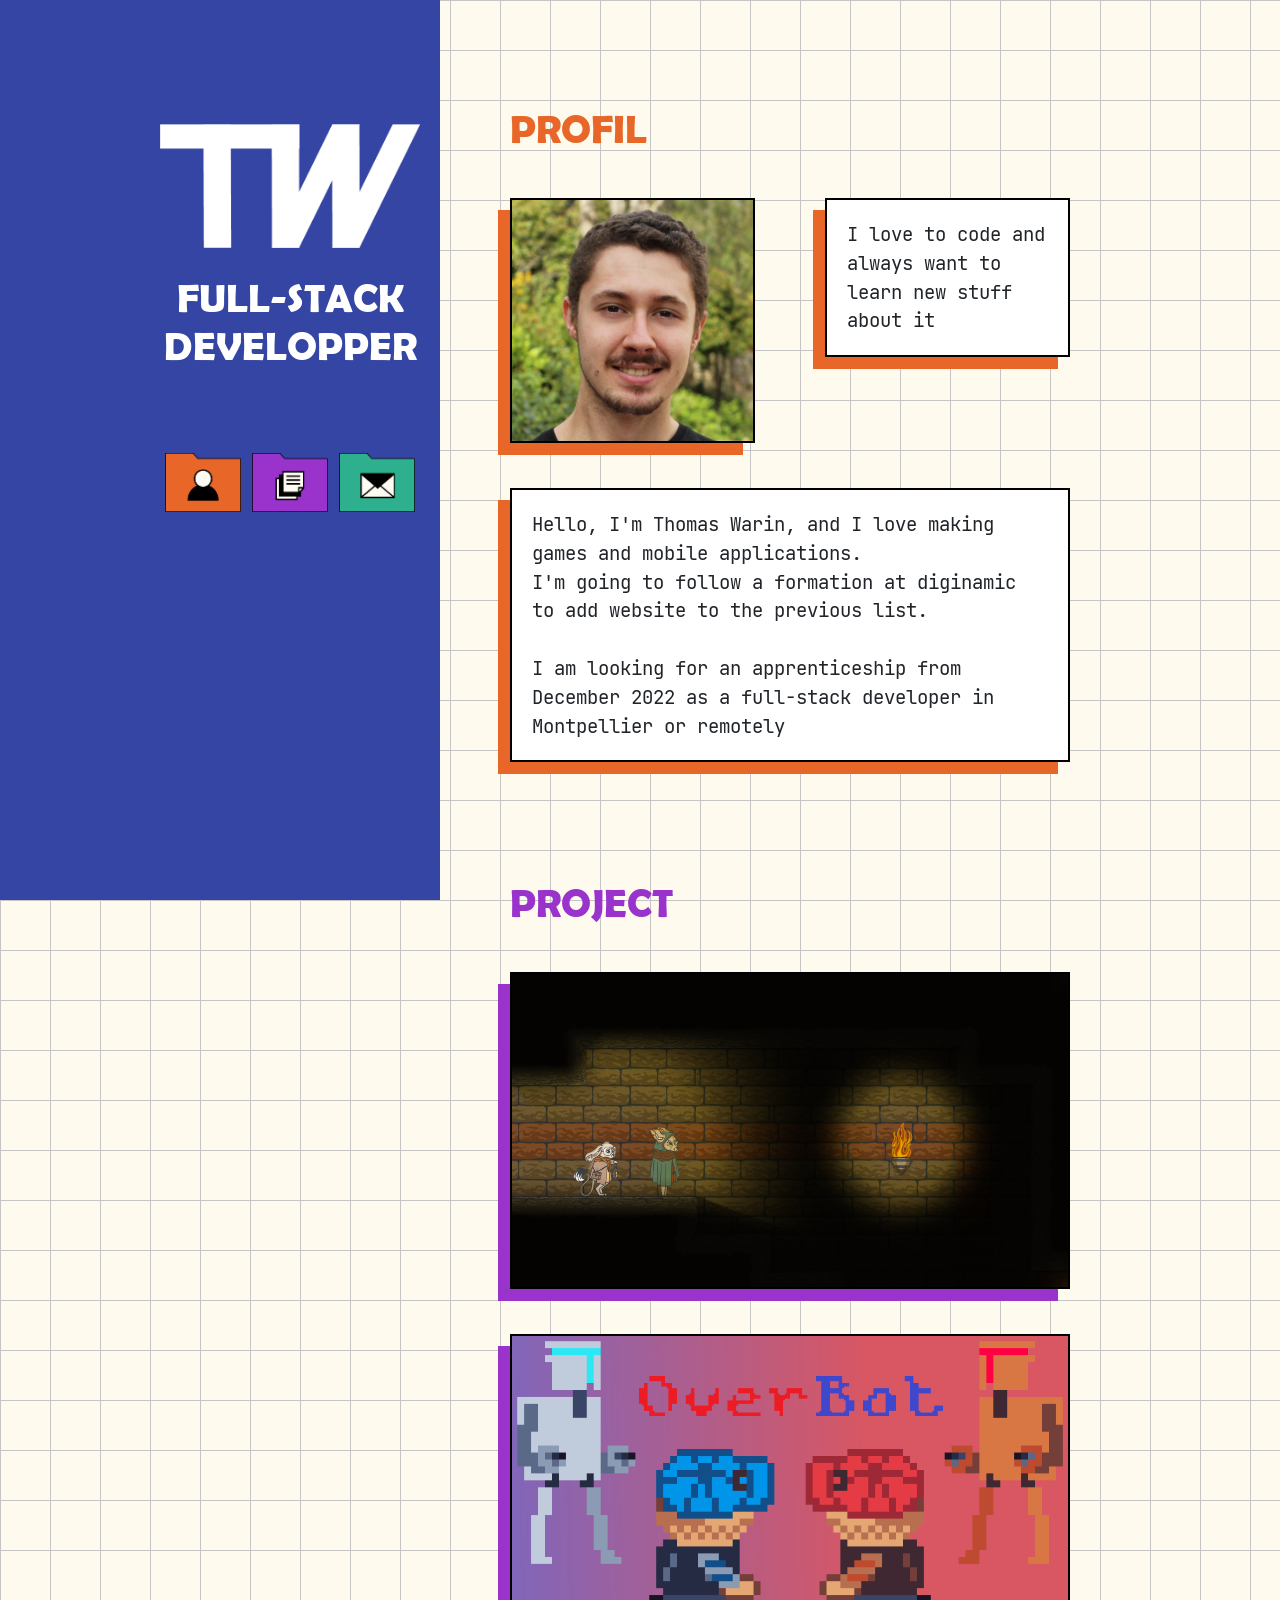
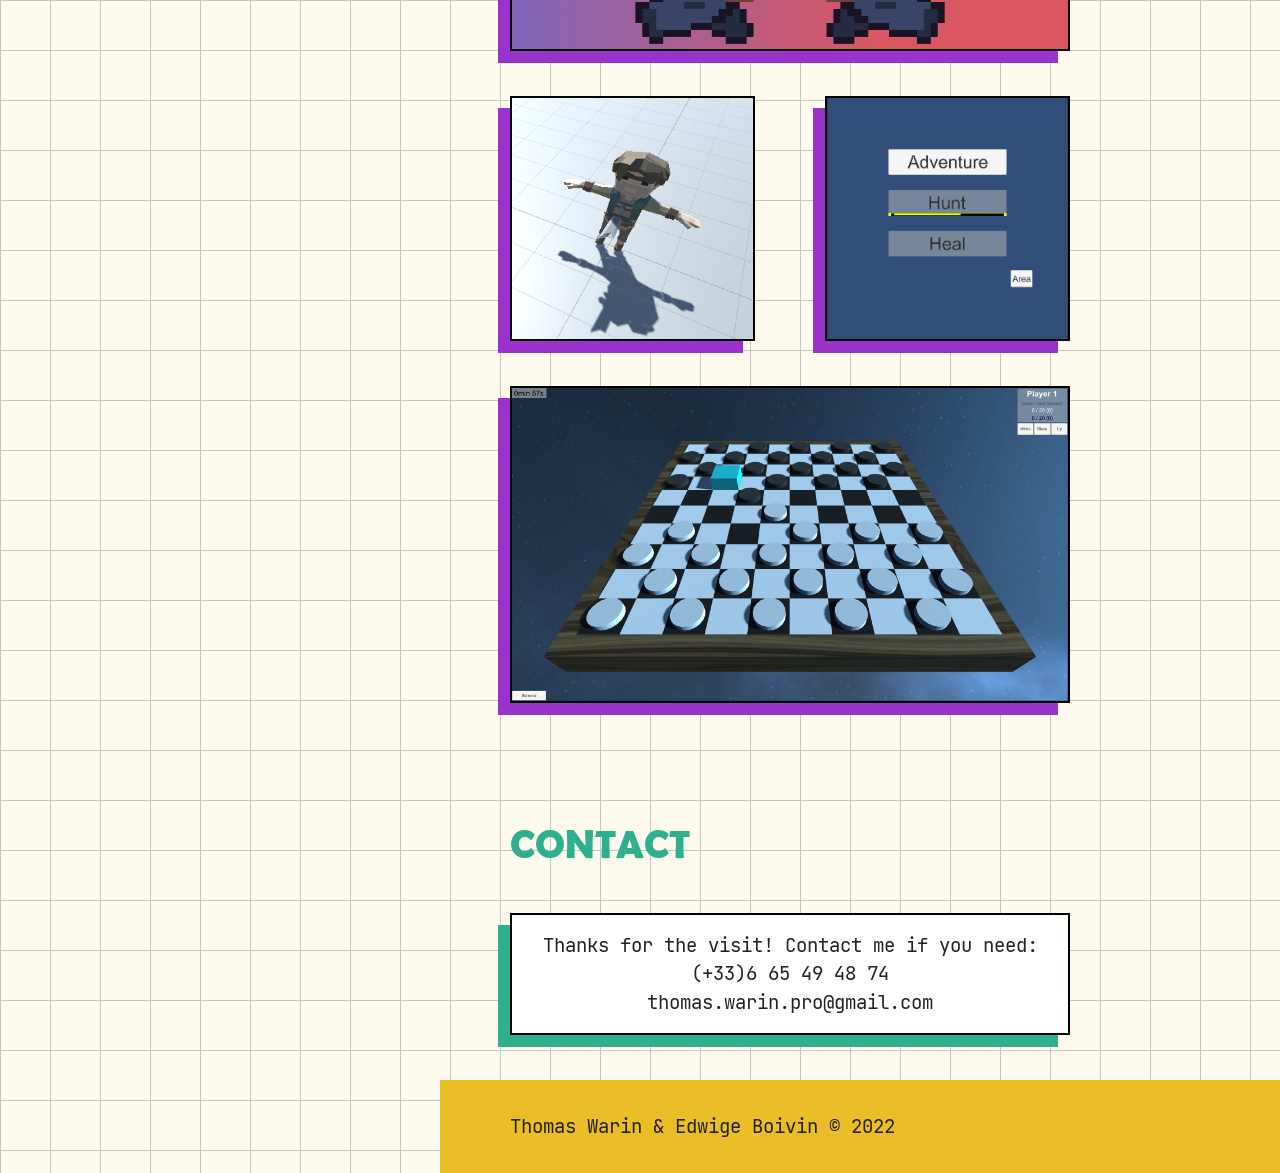
==== index.html @ d842ef69 "TW-upload" ====
<!doctype html>
<html lang="en">
  <head>
    <!-- Required meta tags -->
    <meta charset="utf-8">
    <meta name="viewport" content="width=device-width, initial-scale=1">

    <!-- Bootstrap CSS -->
    <link href="https://cdn.jsdelivr.net/npm/bootstrap@5.1.3/dist/css/bootstrap.min.css" rel="stylesheet" integrity="sha384-1BmE4kWBq78iYhFldvKuhfTAU6auU8tT94WrHftjDbrCEXSU1oBoqyl2QvZ6jIW3" crossorigin="anonymous">
    <link href="css/index.css" rel="stylesheet">

    <title>Thomas Warin</title>
  </head>
  <body>
    <div class="container-fluid p-0">
      <div class="nav">
        <div class="navcontent">
          <a id="logo" href="index.html">
            <img src="res/logo.png" class="img-fluid" alt="profil">
          </a>
          <h1 id="titrepc">FULL-STACK DEVELOPPER</h1>
          <div class="icon">
            <a id="iconprofil" href="#profil">
              <img src="res/profil.png" class="img-fluid" alt="profil">
            </a>
            <a id="iconproject" href="#project">
              <img src="res/project.png" class="img-fluid" alt="projets">
            </a>
            <a id="iconcontact" href="#contact">
              <img src="res/contact.png" class="img-fluid" alt="contacts">
            </a>
          </div>
        </div>
      </div>
      <div class="page">
        <div class="pagecontent">
          <div id="titreh1" class="ligne">
            <h1>FULL-STACK DEVELOPER</h1>
          </div>
          <div id="profil" class="titreh2">
            <h2>PROFIL</h2>
          </div>
          <div class="ligne">
            <div class="profilsmol">
              <img src="res/thomas-warin-centered.jpg" class="img-fluid" alt="Picture of the dev">
            </div>
            <div class="profilsmol">
              <p class="profiltext">I love to code and always want to learn new stuff about it </p>
            </div>
          </div>
          <div class="ligne">
            <div class="profillarge">
              <p class="profiltext">Hello, I'm Thomas Warin, and I love making games and mobile applications.<br>
                I'm going to follow a formation at diginamic to add website to the previous list.<br>
                <br>
                I am looking for an apprenticeship from December 2022 as a full-stack developer in Montpellier or remotely

              </p>
            </div>
          </div>
          <div id="project" class="titreh2">
            <h2>PROJECT</h2>
          </div>
          <div class="ligne">
            <a id="cursedtale" class="projectlarge" target="_blank" href="https://kbab.itch.io/cursed-tale">
              <p class="projectdesc">Cursed Tale</p>
              <img src="res/cursedtale.jpg" class="img-fluid" alt="Picture of the game Cursed Tale">
            </a>
          </div>
          <div class="ligne">
            <a id="overbot" class="projectlarge" target="_blank" href="https://kbab.itch.io/overbot">
              <p class="projectdesc">OverBot</p>
              <img src="res/overbot.png" class="img-fluid" alt="Picture of the game Overbot">
            </a>
          </div>
          <div class="ligne">
            <a id="dashheroes" class="projectsmol" target="_blank" href="https://kbab.itch.io/dash-heroes">
              <p class="projectdesc">Dash Heroes</p>
              <img src="res/dashheroes.PNG" class="img-fluid" alt="Picture of the game in developpement Dash Heroes">
            </a>
            <a id="mightyrpg" class="projectsmol" target="_blank" href="https://kbab.itch.io/mighty-rpg">
              <p class="projectdesc">Mighty RPG</p>
              <img src="res/mightyrpg.png" class="img-fluid" alt="Picture of the game mobile en developpement Mighty RPG">
            </a>
          </div>
          <div class="ligne">
            <a id="dames" class="projectlarge" target="_blank" href="https://kbab.itch.io/checkers-3d">
              <p class="projectdesc">Checkers-3D</p>
              <img src="res/dames.png" class="img-fluid" alt="Picture of the game Checkers-3D">
            </a>
          </div>
          <div id="contact" class="titreh2">
            <h2>CONTACT</h2>
          </div>
          <div class="ligne">
            <div class="contactlarge">
              <p class="coord">Thanks for the visit! Contact me if you need:</p>
              <p class="coord">(+33)6 65 49 48 74</p>
              <p class="coord">thomas.warin.pro@gmail.com</p>
            </div>
          </div>
          <div class="ligne"></div>
        </div>
      </div>
    </div>
    <footer>
        <p>Thomas Warin & Edwige Boivin © 2022</p>
    </footer>
    <!-- Bootstrap Bundle with Popper -->
    <script src="https://cdn.jsdelivr.net/npm/bootstrap@5.1.3/dist/js/bootstrap.bundle.min.js" integrity="sha384-ka7Sk0Gln4gmtz2MlQnikT1wXgYsOg+OMhuP+IlRH9sENBO0LRn5q+8nbTov4+1p" crossorigin="anonymous"></script>
  </body>
</html>
---- css/index.css ----
@font-face {
    font-family: "JBMono";
    src: url("../fonts/JetBrainsMono-Regular.woff2") format("woff2"),
}

@font-face {
    font-family: "BerlinDB";
    src: url(../fonts/BRLNSDB.woff2) format("woff2");
}



html, body{
    background-color: rgb(255,250,238);
    background-image: url(../res/squaredbackground.png);
    font-family: 'BerlinDB';
    padding: 0px;
}

.nav{
    background-color: rgb(52,69,163);
    width: 100vw;
    height: 20vw;
    position: sticky;
    top: -1px;
    z-index: 10;
    align-items: flex-end;
}

.navcontent{
    display: flex;
    width: 100%;
    height: 100%;
    align-items: flex-end;
    justify-content: space-between;
    padding: 3%;
}

.icon{
    width: 50%;
    height: 100%;
    display: flex;
    margin-left: auto;
    margin-right: 8%;
    align-items: flex-end;
}

.icon>a{
    max-width: 30%;
    margin: 2%;
    margin-bottom: 0px;
}

#titrepc{
    display: none;
}

#logo{
    max-width: 22%;
    margin-left: 8%;
}

.page{
    height: 100%;
    width: 100vw;
    margin: 0px;
    padding: 0px;
    z-index: -5;
}

.pagecontent{
    max-width: 1000px;
}

p{
    font-family: 'JBMono', monospace;
}

.ligne{
    display: flex;
    justify-content: space-evenly;
    margin-top: 5vh;
    align-items: flex-start;
}

#titreh1{
    background-color: rgb(52,69,163);
    width: 100%;
    margin-top: 0px;
    padding-top: 3rem;
    padding-bottom: 3rem;
}

h1{
    color: white;
    align-self: center;
    font-size: 3rem;
    text-align: center;
}

.titreh2{
    display: flex;
    margin-top: 15%;
    margin-left: 10%;
}

h2{
    font-size: 2.5rem;
    margin: 0px;
}

#profil>h2{
    color: rgb(232,103,40);
}

#project>h2{
    color: rgb(153,51,204);
    margin-top: 12px;
}

#contact>h2{
    color: rgb(46,175,141);
    margin-top: 12px;
}

.profilsmol{
    width: 35%;
    border: 2px solid black;
    box-shadow: -12px 12px rgb(232,103,40);
    background: white;
}

.profiltext{
    padding: 15px;
    margin: 0px;
}

.profillarge{
    background: white;
    width: 80%;
    border: 2px solid black;
    box-shadow: -12px 12px rgb(232,103,40);
}

.projectlarge{
    width: 80%;
    border: 2px solid black;
    box-shadow: -12px 12px rgb(153,51,204);
}

.projectsmol{
    width: 35%;
    border: 2px solid black;
    box-shadow: -12px 12px rgb(153,51,204);
}

.projectdesc{
    position: absolute;
    font-family: inherit;
    color: white;
    font-size: 2rem;
    margin-left: 1rem;
    display: none;
}

#cursedtale:hover .projectdesc{
    display: block;
    z-index: 6;
}

#cursedtale:hover img{
    filter: sepia(75%);
}

#overbot:hover .projectdesc{
    display: block;
    z-index: 6;
    color: black;
}

#overbot:hover img{
    filter: sepia(75%);
}

#dashheroes:hover .projectdesc{
    display: block;
    z-index: 6;
    color: black;
}

#dashheroes:hover img{
    filter: sepia(75%);
}

#mightyrpg:hover .projectdesc{
    display: block;
    z-index: 6;
}

#mightyrpg:hover img{
    filter: sepia(75%);
}

#dames:hover .projectdesc{
    display: block;
    z-index: 6;
}

#dames:hover img{
    filter: sepia(100%);
}

.contactlarge{
    width: 80%;
    border: 2px solid black;
    box-shadow: -12px 12px rgb(46,175,141);
    background-color: white;
    padding-top: 1rem;
    padding-bottom: 1rem;
}

.coord{
    text-align: center;
    margin: 0px;
}

footer{
    display: flex;
    justify-content: center;
    background: rgb(235, 189, 39);
}

footer>p{
    margin-top: 2rem;
    margin-bottom: 2rem;
}

@media (min-width: 1000px) {

    .nav{
        position: fixed;
        width: calc(50% - 200px);
        height: 100%;
        max-height: 100%;
        align-items: stretch;
        justify-content: flex-end;
        top: 0px;
    }

    .navcontent{
        width: 300px;
        height: 100%;
        padding: 20px;
        box-sizing: border-box;
        flex-wrap: wrap;
        justify-content: center;
        align-items: center;
    }
    
    #logo{
        margin-left: 0px;
        max-width: 100%;
        margin-top: 40%;
        margin-bottom: 10%;
    }

    #titrepc{
        display: block;
        margin-bottom: 30%;
        font-size: 2.5rem;
    }

    .icon{
        margin: 0%;
        width: 100%;
        align-items: flex-start;
    }

    .icon>a{
        max-width: 30%;
        margin: 2%;
    }

    p{
        font-size: 1.2rem;
    }

    .page{
        width: calc(50% + 200px);
        display: block;
        float: right;
    }

    .pagecontent{
        width: 700px;
        box-sizing: border-box;
        float: left;
    }

    #titreh1{
        display: none;
    }

    .profiltext{
        padding: 20px;
    }

    footer{
        width: calc(50% + 200px);
        display: block;
        float: right;
        padding-left: 70px;
    }

}
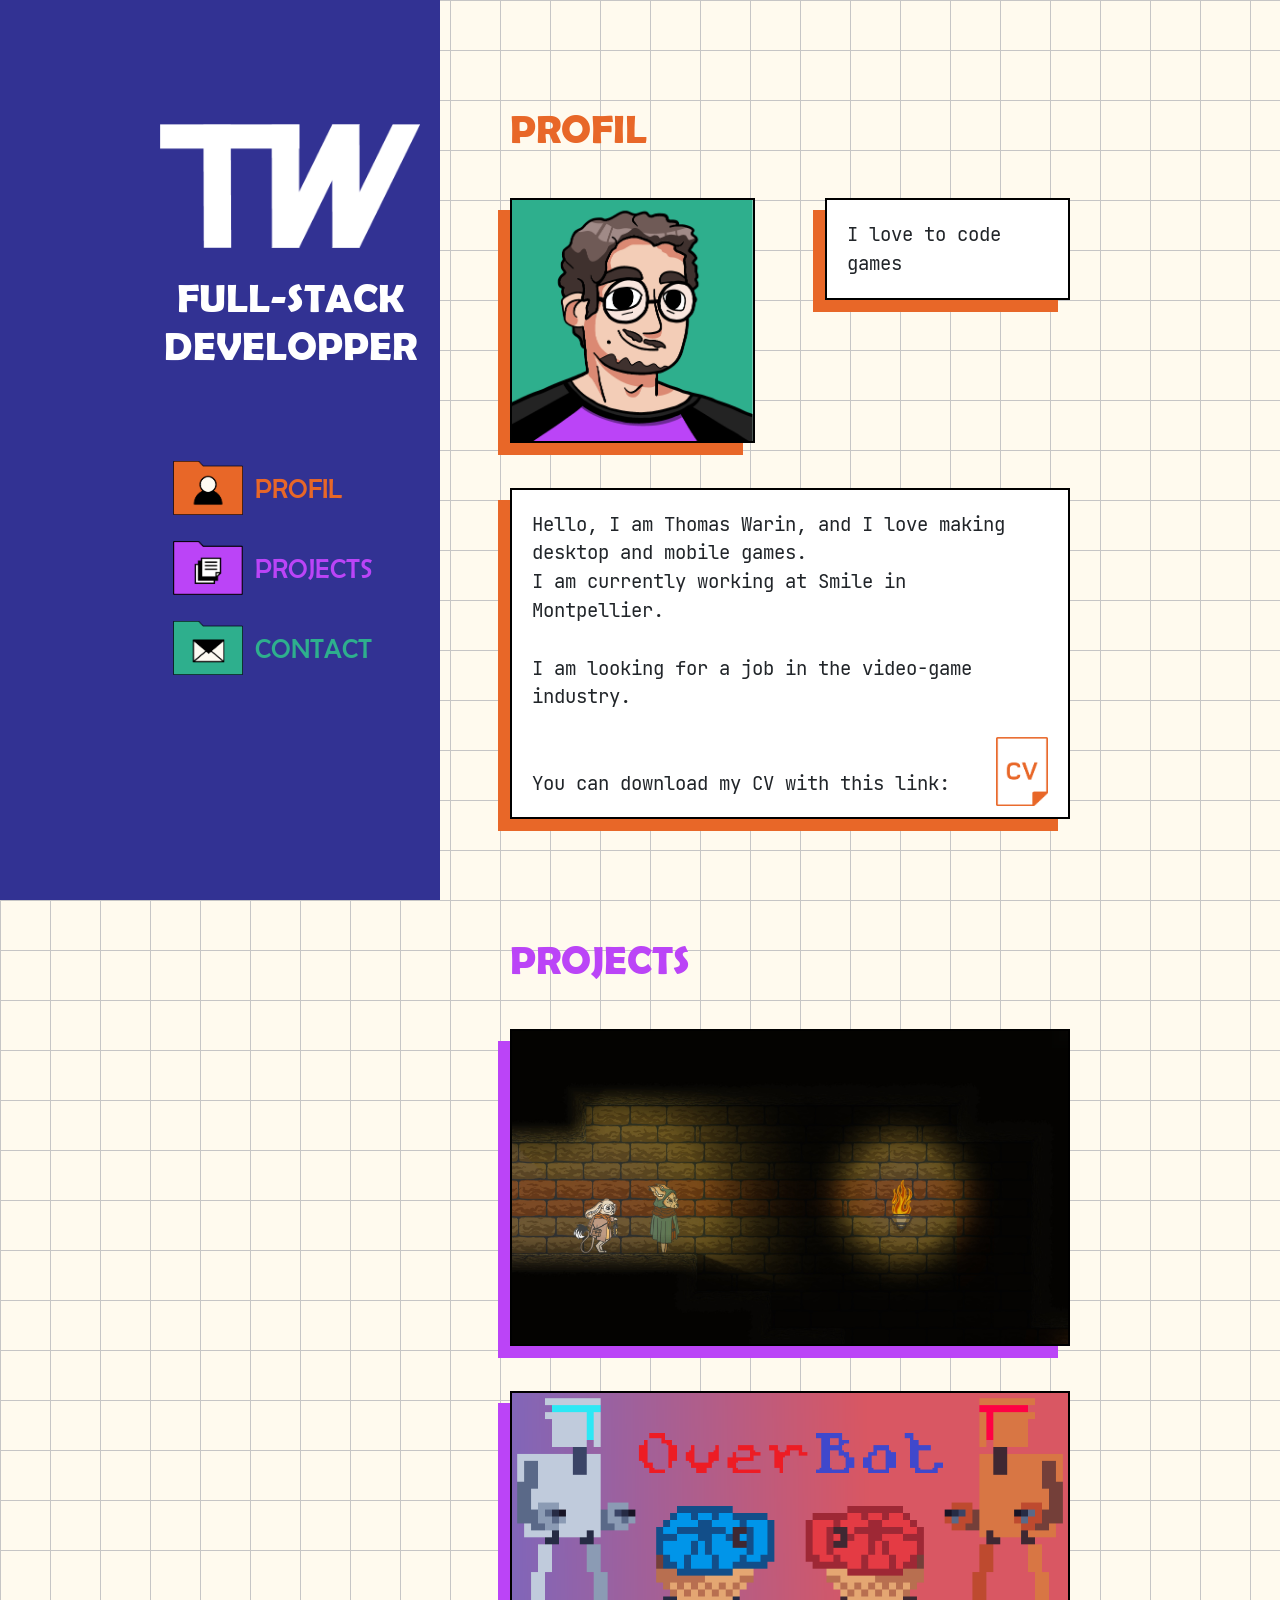
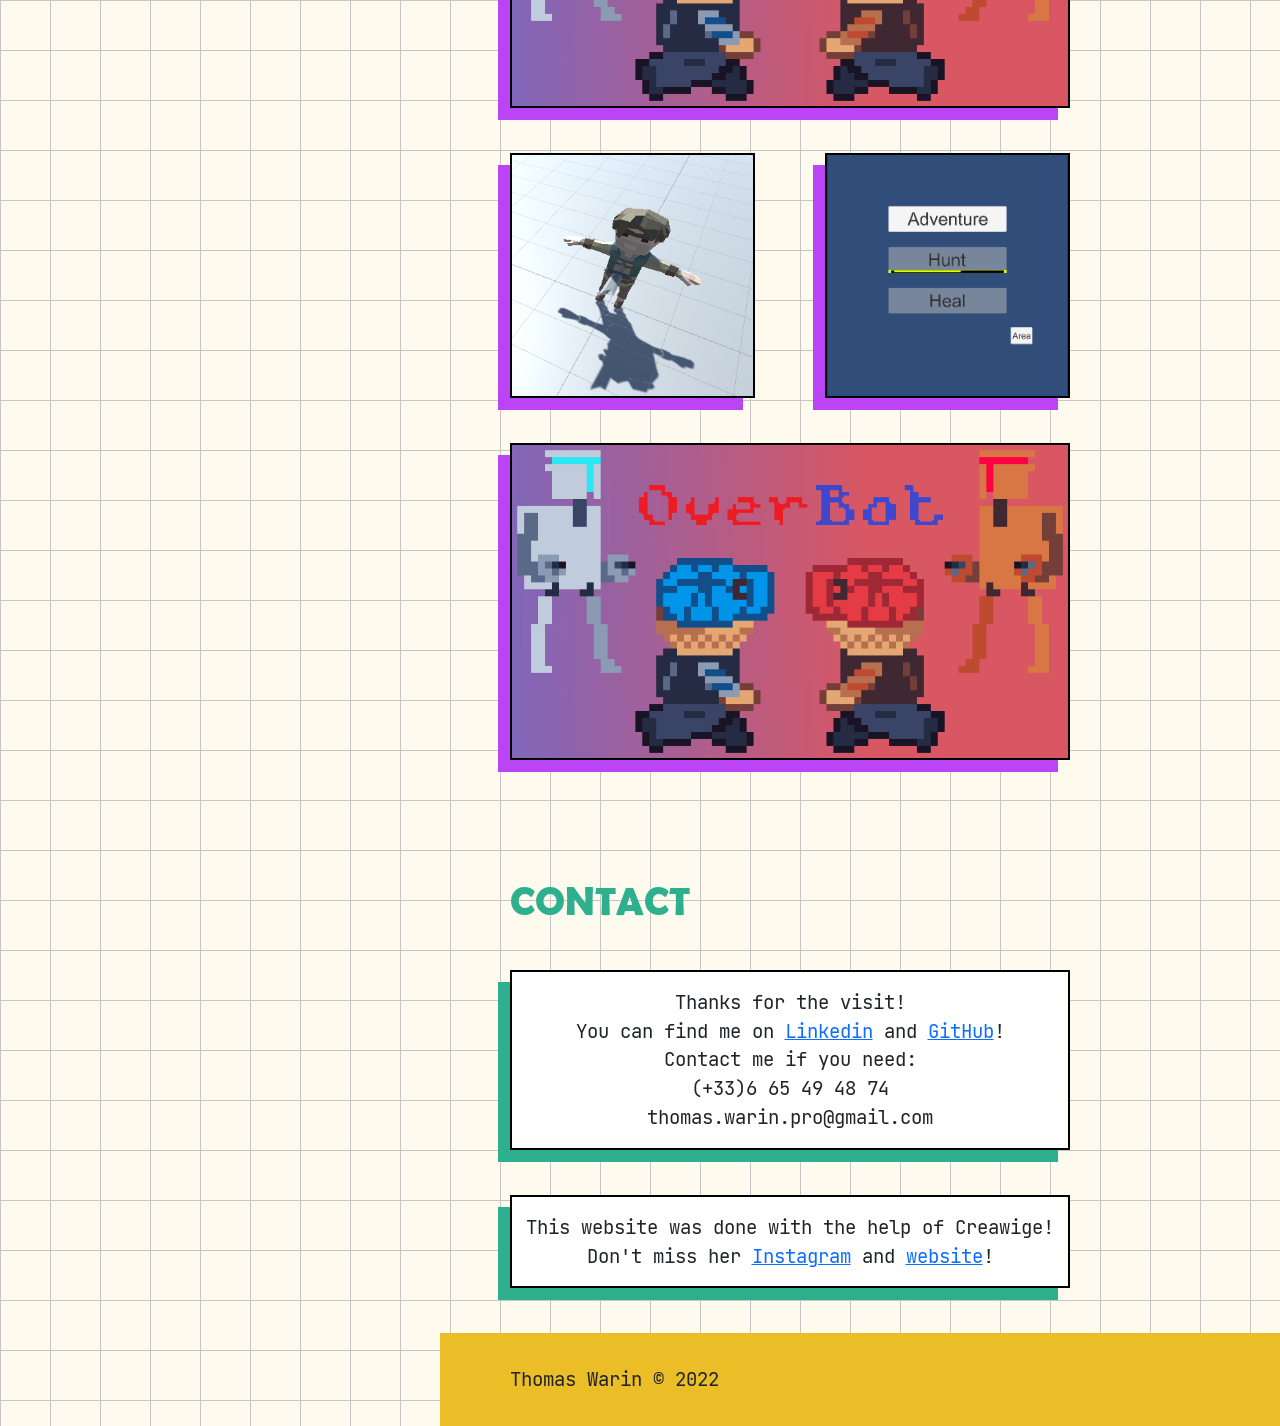
==== commit 50052708: "git init" ====
--- a/index.html
+++ b/index.html
@@ -1,112 +1,136 @@
-<!doctype html>
-<html lang="en">
-  <head>
-    <!-- Required meta tags -->
-    <meta charset="utf-8">
-    <meta name="viewport" content="width=device-width, initial-scale=1">
-
-    <!-- Bootstrap CSS -->
-    <link href="https://cdn.jsdelivr.net/npm/bootstrap@5.1.3/dist/css/bootstrap.min.css" rel="stylesheet" integrity="sha384-1BmE4kWBq78iYhFldvKuhfTAU6auU8tT94WrHftjDbrCEXSU1oBoqyl2QvZ6jIW3" crossorigin="anonymous">
-    <link href="css/index.css" rel="stylesheet">
-
-    <title>Thomas Warin</title>
-  </head>
-  <body>
-    <div class="container-fluid p-0">
-      <div class="nav">
-        <div class="navcontent">
-          <a id="logo" href="index.html">
-            <img src="res/logo.png" class="img-fluid" alt="profil">
-          </a>
-          <h1 id="titrepc">FULL-STACK DEVELOPPER</h1>
-          <div class="icon">
-            <a id="iconprofil" href="#profil">
-              <img src="res/profil.png" class="img-fluid" alt="profil">
-            </a>
-            <a id="iconproject" href="#project">
-              <img src="res/project.png" class="img-fluid" alt="projets">
-            </a>
-            <a id="iconcontact" href="#contact">
-              <img src="res/contact.png" class="img-fluid" alt="contacts">
-            </a>
-          </div>
-        </div>
-      </div>
-      <div class="page">
-        <div class="pagecontent">
-          <div id="titreh1" class="ligne">
-            <h1>FULL-STACK DEVELOPER</h1>
-          </div>
-          <div id="profil" class="titreh2">
-            <h2>PROFIL</h2>
-          </div>
-          <div class="ligne">
-            <div class="profilsmol">
-              <img src="res/thomas-warin-centered.jpg" class="img-fluid" alt="Picture of the dev">
-            </div>
-            <div class="profilsmol">
-              <p class="profiltext">I love to code and always want to learn new stuff about it </p>
-            </div>
-          </div>
-          <div class="ligne">
-            <div class="profillarge">
-              <p class="profiltext">Hello, I'm Thomas Warin, and I love making games and mobile applications.<br>
-                I'm going to follow a formation at diginamic to add website to the previous list.<br>
-                <br>
-                I am looking for an apprenticeship from December 2022 as a full-stack developer in Montpellier or remotely
-
-              </p>
-            </div>
-          </div>
-          <div id="project" class="titreh2">
-            <h2>PROJECT</h2>
-          </div>
-          <div class="ligne">
-            <a id="cursedtale" class="projectlarge" target="_blank" href="https://kbab.itch.io/cursed-tale">
-              <p class="projectdesc">Cursed Tale</p>
-              <img src="res/cursedtale.jpg" class="img-fluid" alt="Picture of the game Cursed Tale">
-            </a>
-          </div>
-          <div class="ligne">
-            <a id="overbot" class="projectlarge" target="_blank" href="https://kbab.itch.io/overbot">
-              <p class="projectdesc">OverBot</p>
-              <img src="res/overbot.png" class="img-fluid" alt="Picture of the game Overbot">
-            </a>
-          </div>
-          <div class="ligne">
-            <a id="dashheroes" class="projectsmol" target="_blank" href="https://kbab.itch.io/dash-heroes">
-              <p class="projectdesc">Dash Heroes</p>
-              <img src="res/dashheroes.PNG" class="img-fluid" alt="Picture of the game in developpement Dash Heroes">
-            </a>
-            <a id="mightyrpg" class="projectsmol" target="_blank" href="https://kbab.itch.io/mighty-rpg">
-              <p class="projectdesc">Mighty RPG</p>
-              <img src="res/mightyrpg.png" class="img-fluid" alt="Picture of the game mobile en developpement Mighty RPG">
-            </a>
-          </div>
-          <div class="ligne">
-            <a id="dames" class="projectlarge" target="_blank" href="https://kbab.itch.io/checkers-3d">
-              <p class="projectdesc">Checkers-3D</p>
-              <img src="res/dames.png" class="img-fluid" alt="Picture of the game Checkers-3D">
-            </a>
-          </div>
-          <div id="contact" class="titreh2">
-            <h2>CONTACT</h2>
-          </div>
-          <div class="ligne">
-            <div class="contactlarge">
-              <p class="coord">Thanks for the visit! Contact me if you need:</p>
-              <p class="coord">(+33)6 65 49 48 74</p>
-              <p class="coord">thomas.warin.pro@gmail.com</p>
-            </div>
-          </div>
-          <div class="ligne"></div>
-        </div>
-      </div>
-    </div>
-    <footer>
-        <p>Thomas Warin & Edwige Boivin © 2022</p>
-    </footer>
-    <!-- Bootstrap Bundle with Popper -->
-    <script src="https://cdn.jsdelivr.net/npm/bootstrap@5.1.3/dist/js/bootstrap.bundle.min.js" integrity="sha384-ka7Sk0Gln4gmtz2MlQnikT1wXgYsOg+OMhuP+IlRH9sENBO0LRn5q+8nbTov4+1p" crossorigin="anonymous"></script>
-  </body>
+<!doctype html>
+<html lang="en">
+
+<head>
+  <!-- Required meta tags -->
+  <meta charset="utf-8">
+  <meta name="viewport" content="width=device-width, initial-scale=1">
+
+  <!-- Bootstrap CSS -->
+  <link href="https://cdn.jsdelivr.net/npm/bootstrap@5.1.3/dist/css/bootstrap.min.css" rel="stylesheet"
+    integrity="sha384-1BmE4kWBq78iYhFldvKuhfTAU6auU8tT94WrHftjDbrCEXSU1oBoqyl2QvZ6jIW3" crossorigin="anonymous">
+  <link href="css/index.css" rel="stylesheet">
+
+  <title>Thomas Warin e-portfolio</title>
+</head>
+
+<body>
+  <div class="container-fluid p-0">
+    <div class="nav">
+      <div class="navcontent">
+        <a id="logo" href="index.html">
+          <img src="res/logo.png" class="img-fluid" alt="profil">
+        </a>
+        <h1 id="titrepc">FULL-STACK DEVELOPPER</h1>
+        <div class="icon">
+          <a id="iconprofil" href="#profil">
+            <img src="res/profil.png" class="img-fluid" alt="profil">
+            <p class="icondesc">PROFIL</p>
+          </a>
+          <a id="iconproject" href="#project">
+            <img src="res/project.png" class="img-fluid" alt="projets">
+            <p class="icondesc">PROJECTS</p>
+          </a>
+          <a id="iconcontact" href="#contact">
+            <img src="res/contact.png" class="img-fluid" alt="contacts">
+            <p class="icondesc">CONTACT</p>
+          </a>
+        </div>
+      </div>
+    </div>
+    <div class="page">
+      <div class="pagecontent">
+        <div id="titreh1" class="ligne">
+          <h1>FULL-STACK DEVELOPER</h1>
+        </div>
+        <div id="profil" class="titreh2">
+          <h2>PROFIL</h2>
+        </div>
+        <div class="ligne">
+          <div class="profilsmol">
+            <img src="res/dessin.png" class="img-fluid" alt="Picture of the dev">
+          </div>
+          <div class="profilsmol">
+            <p class="profiltext">I love to code games </p>
+          </div>
+        </div>
+        <div class="ligne">
+          <div class="profillarge">
+            <p class="profiltext">Hello, I am Thomas Warin, and I love making desktop and mobile games.<br>
+              I am currently working at Smile in Montpellier.<br>
+              <br>
+              I am looking for a job in the video-game industry.
+              <span id="cvtextpc"><a href="CV_Thomas_WARIN.pdf"><img id="cv" src="res/cv_orange.png" class="img-fluid"
+                    alt="lien vers le CV"></a><br><br>
+                You can download my CV with this link:</span>
+              <span id="cvtextmob"><br>
+                You can download my <a href="CV_Thomas_WARIN.pdf">CV HERE</a></span>
+            </p>
+          </div>
+        </div>
+        <div id="project" class="titreh2">
+          <h2>PROJECTS</h2>
+        </div>
+        <div class="ligne">
+          <a id="cursedtale" class="projectlarge" target="_blank" href="https://kbab.itch.io/cursed-tale">
+            <p class="projectdesc">Cursed Tale</p>
+            <img src="res/cursedtale.jpg" class="img-fluid" alt="Picture of the game Cursed Tale">
+          </a>
+        </div>
+        <div class="ligne">
+          <a id="overbot" class="projectlarge" target="_blank" href="https://kbab.itch.io/overbot">
+            <p class="projectdesc">OverBot</p>
+            <img src="res/overbot.png" class="img-fluid" alt="Picture of the game Overbot">
+          </a>
+        </div>
+        <div class="ligne">
+          <a id="dashheroes" class="projectsmol" target="_blank" href="https://kbab.itch.io/dash-heroes">
+            <p class="projectdesc">Dash Heroes</p>
+            <img src="res/dashheroes.PNG" class="img-fluid" alt="Picture of the game in developpement Dash Heroes">
+          </a>
+          <a id="mightyrpg" class="projectsmol" target="_blank" href="https://kbab.itch.io/mighty-rpg">
+            <p class="projectdesc">Mighty RPG</p>
+            <img src="res/mightyrpg.png" class="img-fluid" alt="Picture of the game mobile en developpement Mighty RPG">
+          </a>
+        </div>
+        <div class="ligne">
+          <a id="overbot" class="projectlarge" target="_blank" href="https://kbab.itch.io/overbot">
+            <p class="projectdesc">OverBot</p>
+            <img src="res/overbot.png" class="img-fluid" alt="Picture of the game Overbot">
+          </a>
+        </div>
+        <div id="contact" class="titreh2">
+          <h2>CONTACT</h2>
+        </div>
+        <div class="ligne">
+          <div class="contactlarge">
+            <p class="coord">Thanks for the visit!</p>
+            <p class="coord">You can find me on <a href="https://www.linkedin.com/in/thomas-warin/"
+                target="_blank">Linkedin</a> and <a href="https://github.com/KbabFR" target="_blank">GitHub</a>!</p>
+            <p class="coord">Contact me if you need:</p>
+            <p class="coord">(+33)6 65 49 48 74</p>
+            <p class="coord">thomas.warin.pro@gmail.com</p>
+
+          </div>
+        </div>
+        <div class="ligne">
+          <div class="contactlarge">
+            <p class="coord">This website was done with the help of Creawige!<br>Don't miss her <a
+                href="https://www.instagram.com/creawige/?hl=fr" target="_blank">Instagram</a> and <a
+                href="http://edwige-boivin.com/" target="_blank">website</a>!</p>
+          </div>
+        </div>
+        <div class="ligne"></div>
+      </div>
+    </div>
+  </div>
+  <footer>
+    <p>Thomas Warin © 2022</p>
+  </footer>
+  <!-- Bootstrap Bundle with Popper -->
+  <script src="https://cdn.jsdelivr.net/npm/bootstrap@5.1.3/dist/js/bootstrap.bundle.min.js"
+    integrity="sha384-ka7Sk0Gln4gmtz2MlQnikT1wXgYsOg+OMhuP+IlRH9sENBO0LRn5q+8nbTov4+1p"
+    crossorigin="anonymous"></script>
+</body>
+
 </html>
--- a/css/index.css
+++ b/css/index.css
@@ -1,315 +1,376 @@
-@font-face {
-    font-family: "JBMono";
-    src: url("../fonts/JetBrainsMono-Regular.woff2") format("woff2"),
-}
-
-@font-face {
-    font-family: "BerlinDB";
-    src: url(../fonts/BRLNSDB.woff2) format("woff2");
-}
-
-
-
-html, body{
-    background-color: rgb(255,250,238);
-    background-image: url(../res/squaredbackground.png);
-    font-family: 'BerlinDB';
-    padding: 0px;
-}
-
-.nav{
-    background-color: rgb(52,69,163);
-    width: 100vw;
-    height: 20vw;
-    position: sticky;
-    top: -1px;
-    z-index: 10;
-    align-items: flex-end;
-}
-
-.navcontent{
-    display: flex;
-    width: 100%;
-    height: 100%;
-    align-items: flex-end;
-    justify-content: space-between;
-    padding: 3%;
-}
-
-.icon{
-    width: 50%;
-    height: 100%;
-    display: flex;
-    margin-left: auto;
-    margin-right: 8%;
-    align-items: flex-end;
-}
-
-.icon>a{
-    max-width: 30%;
-    margin: 2%;
-    margin-bottom: 0px;
-}
-
-#titrepc{
-    display: none;
-}
-
-#logo{
-    max-width: 22%;
-    margin-left: 8%;
-}
-
-.page{
-    height: 100%;
-    width: 100vw;
-    margin: 0px;
-    padding: 0px;
-    z-index: -5;
-}
-
-.pagecontent{
-    max-width: 1000px;
-}
-
-p{
-    font-family: 'JBMono', monospace;
-}
-
-.ligne{
-    display: flex;
-    justify-content: space-evenly;
-    margin-top: 5vh;
-    align-items: flex-start;
-}
-
-#titreh1{
-    background-color: rgb(52,69,163);
-    width: 100%;
-    margin-top: 0px;
-    padding-top: 3rem;
-    padding-bottom: 3rem;
-}
-
-h1{
-    color: white;
-    align-self: center;
-    font-size: 3rem;
-    text-align: center;
-}
-
-.titreh2{
-    display: flex;
-    margin-top: 15%;
-    margin-left: 10%;
-}
-
-h2{
-    font-size: 2.5rem;
-    margin: 0px;
-}
-
-#profil>h2{
-    color: rgb(232,103,40);
-}
-
-#project>h2{
-    color: rgb(153,51,204);
-    margin-top: 12px;
-}
-
-#contact>h2{
-    color: rgb(46,175,141);
-    margin-top: 12px;
-}
-
-.profilsmol{
-    width: 35%;
-    border: 2px solid black;
-    box-shadow: -12px 12px rgb(232,103,40);
-    background: white;
-}
-
-.profiltext{
-    padding: 15px;
-    margin: 0px;
-}
-
-.profillarge{
-    background: white;
-    width: 80%;
-    border: 2px solid black;
-    box-shadow: -12px 12px rgb(232,103,40);
-}
-
-.projectlarge{
-    width: 80%;
-    border: 2px solid black;
-    box-shadow: -12px 12px rgb(153,51,204);
-}
-
-.projectsmol{
-    width: 35%;
-    border: 2px solid black;
-    box-shadow: -12px 12px rgb(153,51,204);
-}
-
-.projectdesc{
-    position: absolute;
-    font-family: inherit;
-    color: white;
-    font-size: 2rem;
-    margin-left: 1rem;
-    display: none;
-}
-
-#cursedtale:hover .projectdesc{
-    display: block;
-    z-index: 6;
-}
-
-#cursedtale:hover img{
-    filter: sepia(75%);
-}
-
-#overbot:hover .projectdesc{
-    display: block;
-    z-index: 6;
-    color: black;
-}
-
-#overbot:hover img{
-    filter: sepia(75%);
-}
-
-#dashheroes:hover .projectdesc{
-    display: block;
-    z-index: 6;
-    color: black;
-}
-
-#dashheroes:hover img{
-    filter: sepia(75%);
-}
-
-#mightyrpg:hover .projectdesc{
-    display: block;
-    z-index: 6;
-}
-
-#mightyrpg:hover img{
-    filter: sepia(75%);
-}
-
-#dames:hover .projectdesc{
-    display: block;
-    z-index: 6;
-}
-
-#dames:hover img{
-    filter: sepia(100%);
-}
-
-.contactlarge{
-    width: 80%;
-    border: 2px solid black;
-    box-shadow: -12px 12px rgb(46,175,141);
-    background-color: white;
-    padding-top: 1rem;
-    padding-bottom: 1rem;
-}
-
-.coord{
-    text-align: center;
-    margin: 0px;
-}
-
-footer{
-    display: flex;
-    justify-content: center;
-    background: rgb(235, 189, 39);
-}
-
-footer>p{
-    margin-top: 2rem;
-    margin-bottom: 2rem;
-}
-
-@media (min-width: 1000px) {
-
-    .nav{
-        position: fixed;
-        width: calc(50% - 200px);
-        height: 100%;
-        max-height: 100%;
-        align-items: stretch;
-        justify-content: flex-end;
-        top: 0px;
-    }
-
-    .navcontent{
-        width: 300px;
-        height: 100%;
-        padding: 20px;
-        box-sizing: border-box;
-        flex-wrap: wrap;
-        justify-content: center;
-        align-items: center;
-    }
-    
-    #logo{
-        margin-left: 0px;
-        max-width: 100%;
-        margin-top: 40%;
-        margin-bottom: 10%;
-    }
-
-    #titrepc{
-        display: block;
-        margin-bottom: 30%;
-        font-size: 2.5rem;
-    }
-
-    .icon{
-        margin: 0%;
-        width: 100%;
-        align-items: flex-start;
-    }
-
-    .icon>a{
-        max-width: 30%;
-        margin: 2%;
-    }
-
-    p{
-        font-size: 1.2rem;
-    }
-
-    .page{
-        width: calc(50% + 200px);
-        display: block;
-        float: right;
-    }
-
-    .pagecontent{
-        width: 700px;
-        box-sizing: border-box;
-        float: left;
-    }
-
-    #titreh1{
-        display: none;
-    }
-
-    .profiltext{
-        padding: 20px;
-    }
-
-    footer{
-        width: calc(50% + 200px);
-        display: block;
-        float: right;
-        padding-left: 70px;
-    }
-
+@font-face {
+    font-family: "JBMono";
+    src: url("../fonts/JetBrainsMono-Regular.woff2") format("woff2"),
+}
+
+@font-face {
+    font-family: "BerlinDB";
+    src: url(../fonts/BRLNSDB.woff2) format("woff2");
+}
+
+@font-face {
+    font-family: "BerlinR";
+    src: url(../fonts/BRLNSR.woff2) format("woff2");
+}
+
+
+html, body{
+    background-color: rgb(255,250,238);
+    background-image: url(../res/squaredbackground.png);
+    font-family: 'BerlinDB';
+    padding: 0px;
+}
+
+.nav{
+    background-color: rgb(50,50,147);
+    width: 100vw;
+    height: 20vw;
+    position: sticky;
+    top: -1px;
+    z-index: 10;
+    align-items: flex-end;
+}
+
+.navcontent{
+    display: flex;
+    width: 100%;
+    height: 100%;
+    align-items: flex-end;
+    justify-content: space-between;
+    padding: 3%;
+}
+
+.icon{
+    width: 50%;
+    height: 100%;
+    display: flex;
+    margin-left: auto;
+    margin-right: 8%;
+    align-items: flex-end;
+}
+
+.icondesc{
+    display: none;
+    font-family: 'BerlinR';
+}
+
+
+.icon>a{
+    max-width: 30%;
+    margin: 2%;
+    margin-bottom: 0px;
+}
+
+#titrepc{
+    display: none;
+}
+
+#logo{
+    max-width: 22%;
+    margin-left: 8%;
+}
+
+.page{
+    height: 100%;
+    width: 100vw;
+    margin: 0px;
+    padding: 0px;
+    z-index: -5;
+}
+
+.pagecontent{
+    max-width: 1000px;
+}
+
+p{
+    font-family: 'JBMono', monospace;
+}
+
+.ligne{
+    display: flex;
+    justify-content: space-evenly;
+    margin-top: 5vh;
+    align-items: flex-start;
+}
+
+#titreh1{
+    background-color: rgb(50,50,147);
+    width: 100%;
+    margin-top: 0px;
+    padding-top: 3rem;
+    padding-bottom: 3rem;
+}
+
+h1{
+    color: white;
+    align-self: center;
+    font-size: 3rem;
+    text-align: center;
+}
+
+.titreh2{
+    display: flex;
+    margin-top: 15%;
+    margin-left: 10%;
+}
+
+h2{
+    font-size: 2.5rem;
+    margin: 0px;
+}
+
+#profil>h2{
+    color: rgb(232,103,40);
+}
+
+#project>h2{
+    color: rgb(187,68,247);
+    margin-top: 12px;
+}
+
+#contact>h2{
+    color: rgb(46,175,141);
+    margin-top: 12px;
+}
+
+.profilsmol{
+    width: 35%;
+    border: 2px solid black;
+    box-shadow: -12px 12px rgb(232,103,40);
+    background: white;
+}
+
+#cvtextpc{
+    display: none;
+}
+
+#cvtextmob{
+    display: block;
+}
+
+#cv{
+    width: 10%;
+    float: right;
+    margin-top: 5%;
+}
+
+.profiltext{
+    padding: 15px;
+    margin: 0px;
+}
+
+.profillarge{
+    background: white;
+    width: 80%;
+    border: 2px solid black;
+    box-shadow: -12px 12px rgb(232,103,40);
+}
+
+.projectlarge{
+    width: 80%;
+    border: 2px solid black;
+    box-shadow: -12px 12px rgb(187,68,247);
+}
+
+.projectsmol{
+    width: 35%;
+    border: 2px solid black;
+    box-shadow: -12px 12px rgb(187,68,247);
+}
+
+.projectdesc{
+    position: absolute;
+    font-family: inherit;
+    color: white;
+    font-size: 2rem;
+    margin-left: 1rem;
+    display: none;
+}
+
+#cursedtale:hover .projectdesc{
+    display: block;
+    z-index: 6;
+}
+
+#cursedtale:hover img{
+    filter: sepia(75%);
+}
+
+#overbot:hover .projectdesc{
+    display: block;
+    z-index: 6;
+    color: black;
+}
+
+#overbot:hover img{
+    filter: sepia(75%);
+}
+
+#dashheroes:hover .projectdesc{
+    display: block;
+    z-index: 6;
+    color: black;
+}
+
+#dashheroes:hover img{
+    filter: sepia(75%);
+}
+
+#mightyrpg:hover .projectdesc{
+    display: block;
+    z-index: 6;
+}
+
+#mightyrpg:hover img{
+    filter: sepia(75%);
+}
+
+#dames:hover .projectdesc{
+    display: block;
+    z-index: 6;
+}
+
+#dames:hover img{
+    filter: sepia(100%);
+}
+
+.contactlarge{
+    width: 80%;
+    border: 2px solid black;
+    box-shadow: -12px 12px rgb(46,175,141);
+    background-color: white;
+    padding-top: 1rem;
+    padding-bottom: 1rem;
+}
+
+.coord{
+    text-align: center;
+    margin: 0px;
+}
+
+footer{
+    display: flex;
+    justify-content: center;
+    background: rgb(235, 189, 39);
+}
+
+footer>p{
+    margin-top: 2rem;
+    margin-bottom: 2rem;
+}
+
+@media (min-width: 1000px) {
+
+    .nav{
+        position: fixed;
+        width: calc(50% - 200px);
+        height: 100%;
+        max-height: 100%;
+        align-items: stretch;
+        justify-content: flex-end;
+        top: 0px;
+    }
+
+    .navcontent{
+        width: 300px;
+        height: 100%;
+        padding: 20px;
+        box-sizing: border-box;
+        flex-wrap: wrap;
+        justify-content: center;
+        align-items: center;
+    }
+    
+    #logo{
+        margin-left: 0px;
+        max-width: 100%;
+        margin-top: 40%;
+        margin-bottom: 10%;
+    }
+
+    #titrepc{
+        display: block;
+        margin-bottom: 30%;
+        font-size: 2.5rem;
+    }
+
+    .icon{
+        margin: 0%;
+        width: 100%;
+        flex-direction: column;
+        align-items: flex-start;
+    }
+
+    .icondesc{
+        display: block;
+        text-align: start;
+        font-size: 1.7rem;
+        margin: 0px;
+        width: 70%;
+        padding-left: 5%;
+    }
+
+    #iconprofil{
+        color: rgb(232,103,40);
+    }
+
+    #iconproject{
+        color: rgb(187,68,247);
+    }
+
+    #iconcontact{
+        color: rgb(46,175,141);
+    }
+
+    .icon>a{
+        max-width: 100%;
+        margin: 5%;
+        display: flex;
+        align-items: center;
+        text-decoration: none;
+    }
+
+    .icon>a>img{
+        width: 30%;
+    }
+
+    p{
+        font-size: 1.2rem;
+    }
+
+    .page{
+        width: calc(50% + 200px);
+        display: block;
+        float: right;
+    }
+
+    .pagecontent{
+        width: 700px;
+        box-sizing: border-box;
+        float: left;
+    }
+
+    #titreh1{
+        display: none;
+    }
+
+    .profiltext{
+        padding: 20px;
+    }
+
+    #cvtextpc{
+        display: block;
+    }
+
+    #cvtextmob{
+        display: none;
+    }
+
+    footer{
+        width: calc(50% + 200px);
+        display: block;
+        float: right;
+        padding-left: 70px;
+    }
+
 }
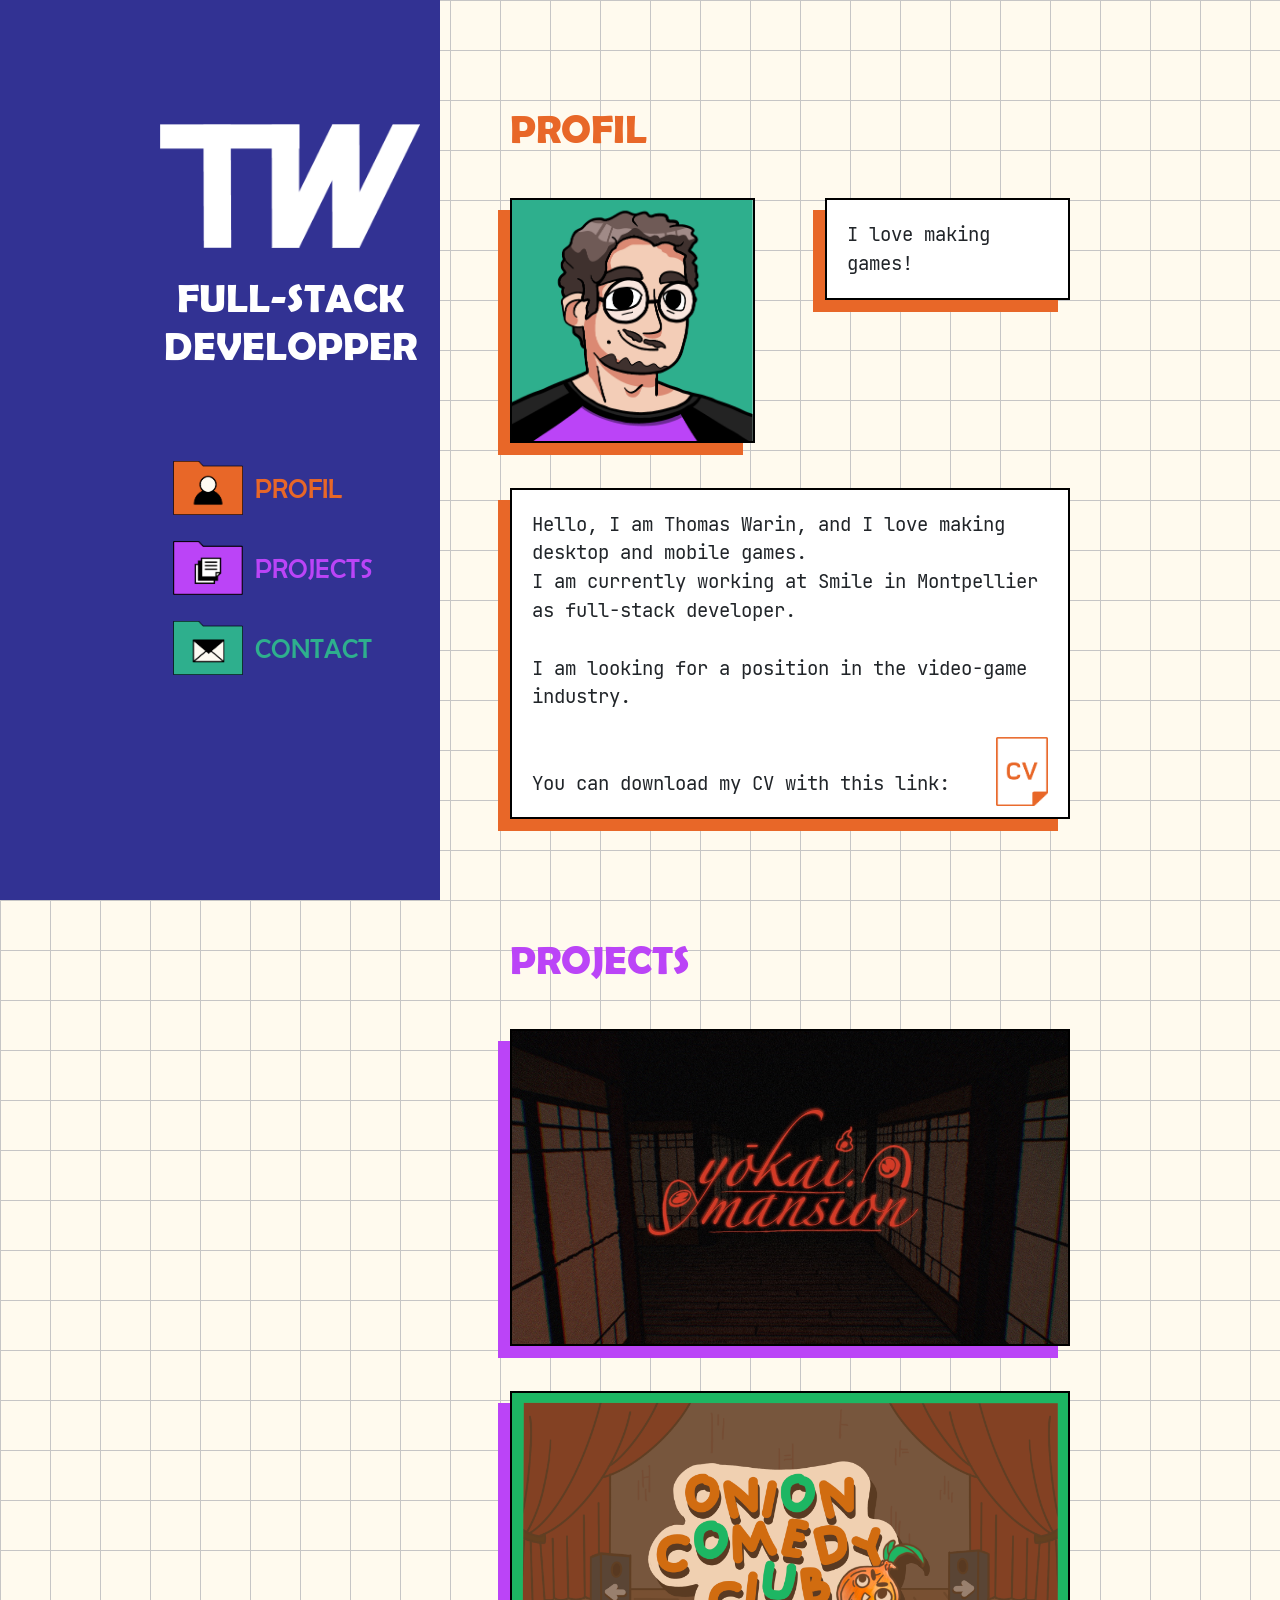
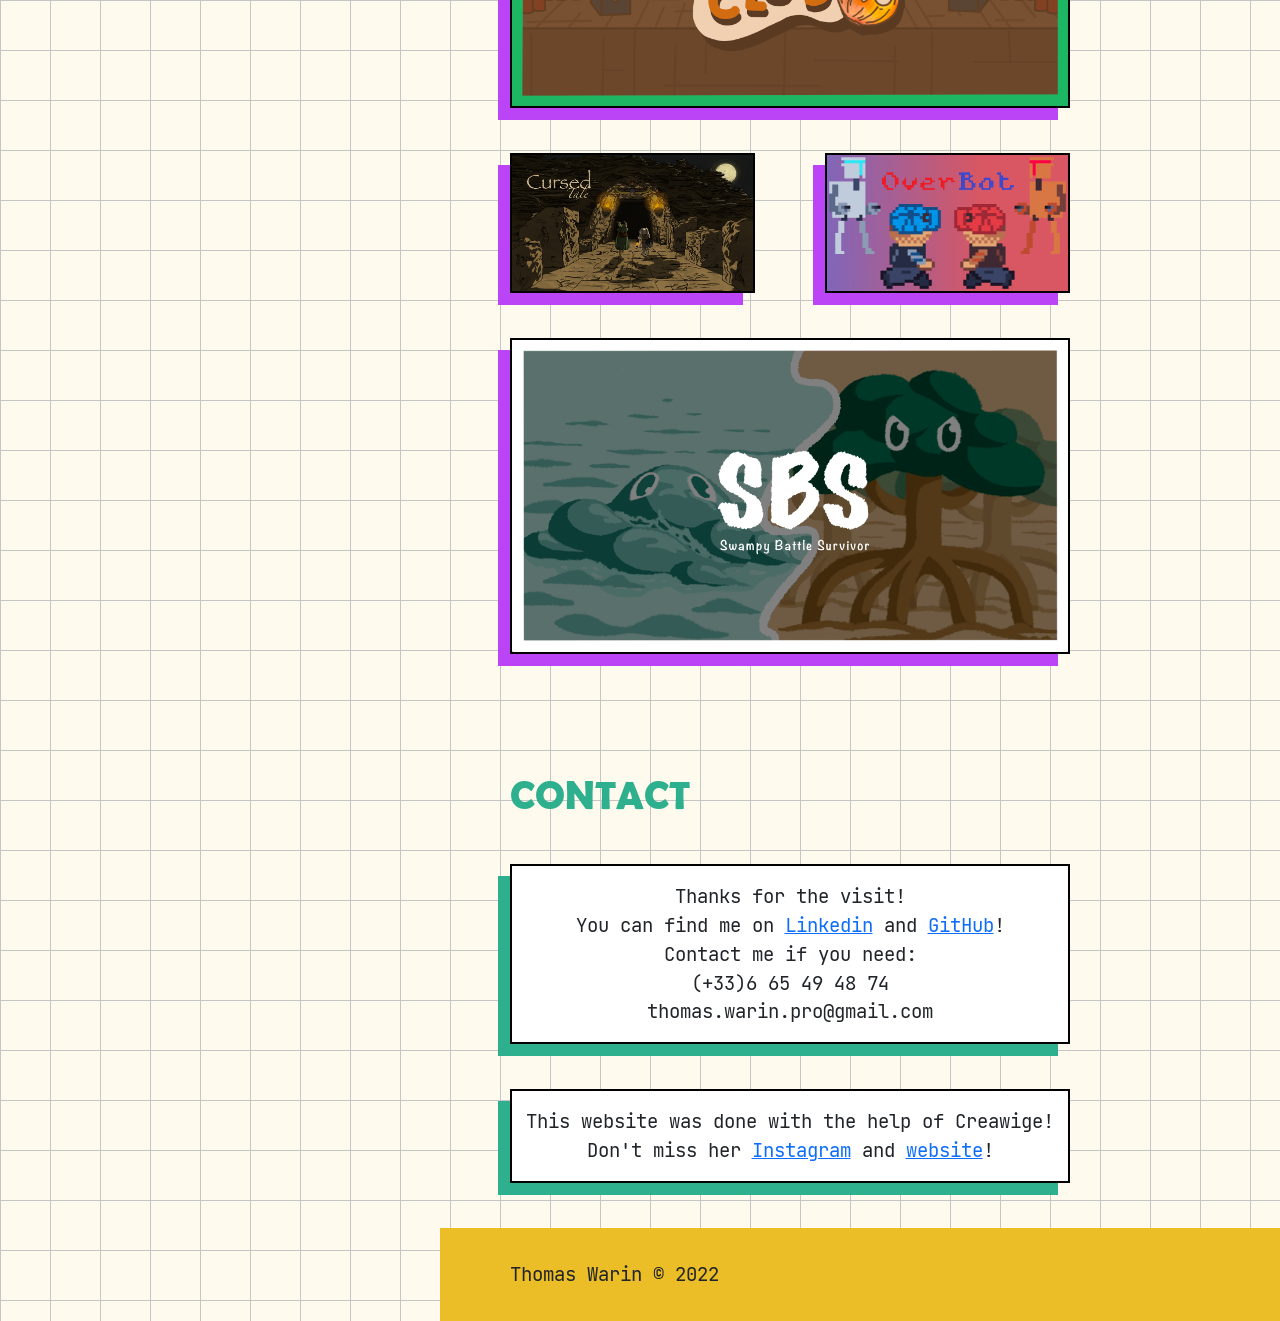
==== commit c84315ab: "update 2026" ====
--- a/index.html
+++ b/index.html
@@ -51,15 +51,15 @@
             <img src="res/dessin.png" class="img-fluid" alt="Picture of the dev">
           </div>
           <div class="profilsmol">
-            <p class="profiltext">I love to code games </p>
+            <p class="profiltext">I love making games!</p>
           </div>
         </div>
         <div class="ligne">
           <div class="profillarge">
             <p class="profiltext">Hello, I am Thomas Warin, and I love making desktop and mobile games.<br>
-              I am currently working at Smile in Montpellier.<br>
+              I am currently working at Smile in Montpellier as full-stack developer.<br>
               <br>
-              I am looking for a job in the video-game industry.
+              I am looking for a position in the video-game industry.
               <span id="cvtextpc"><a href="CV_Thomas_WARIN.pdf"><img id="cv" src="res/cv_orange.png" class="img-fluid"
                     alt="lien vers le CV"></a><br><br>
                 You can download my CV with this link:</span>
@@ -72,31 +72,31 @@
           <h2>PROJECTS</h2>
         </div>
         <div class="ligne">
-          <a id="cursedtale" class="projectlarge" target="_blank" href="https://kbab.itch.io/cursed-tale">
-            <p class="projectdesc">Cursed Tale</p>
-            <img src="res/cursedtale.jpg" class="img-fluid" alt="Picture of the game Cursed Tale">
+          <a class="project large" target="_blank" href="https://globalgamejam.org/games/2026/tsukumogami-6">
+            <p class="projectdesc">Yokai Mansion</p>
+            <img src="res/yokai_mansion.jpg" class="img-fluid" alt="Picture of the game Yokai Mansion">
           </a>
         </div>
         <div class="ligne">
-          <a id="overbot" class="projectlarge" target="_blank" href="https://kbab.itch.io/overbot">
-            <p class="projectdesc">OverBot</p>
-            <img src="res/overbot.png" class="img-fluid" alt="Picture of the game Overbot">
+          <a class="project large" target="_blank" href="https://moutonausoja.itch.io/onion-comedy-club">
+            <p class="projectdesc">Onion Comedy Club</p>
+            <img src="res/occ.png" class="img-fluid" alt="Picture of the game Onion Comedy Club">
           </a>
         </div>
         <div class="ligne">
-          <a id="dashheroes" class="projectsmol" target="_blank" href="https://kbab.itch.io/dash-heroes">
-            <p class="projectdesc">Dash Heroes</p>
-            <img src="res/dashheroes.PNG" class="img-fluid" alt="Picture of the game in developpement Dash Heroes">
+          <a class="project smol" target="_blank" href="https://kbab.itch.io/cursed-tale">
+            <p class="projectdesc">Cursed Tale</p>
+            <img src="res/cursedtale.png" class="img-fluid" alt="Picture of the game Cursed Tale">
           </a>
-          <a id="mightyrpg" class="projectsmol" target="_blank" href="https://kbab.itch.io/mighty-rpg">
-            <p class="projectdesc">Mighty RPG</p>
-            <img src="res/mightyrpg.png" class="img-fluid" alt="Picture of the game mobile en developpement Mighty RPG">
+          <a class="project smol black" target="_blank" href="https://kbab.itch.io/overbot">
+            <p class="projectdesc">Overbot</p>
+            <img src="res/overbot.png" class="img-fluid" alt="Picture of the game overbot">
           </a>
         </div>
         <div class="ligne">
-          <a id="overbot" class="projectlarge" target="_blank" href="https://kbab.itch.io/overbot">
-            <p class="projectdesc">OverBot</p>
-            <img src="res/overbot.png" class="img-fluid" alt="Picture of the game Overbot">
+          <a class="project large" target="_blank" href="https://kbab.itch.io/swampy-battle-survivor">
+            <p class="projectdesc">Swampy Battle Survivor</p>
+            <img src="res/sbs.png" class="img-fluid" alt="Picture of the game Swampy Battle Survivor">
           </a>
         </div>
         <div id="contact" class="titreh2">
@@ -116,7 +116,7 @@
         <div class="ligne">
           <div class="contactlarge">
             <p class="coord">This website was done with the help of Creawige!<br>Don't miss her <a
-                href="https://www.instagram.com/creawige/?hl=fr" target="_blank">Instagram</a> and <a
+                href="https://www.instagram.com/creawige/" target="_blank">Instagram</a> and <a
                 href="http://edwige-boivin.com/" target="_blank">website</a>!</p>
           </div>
         </div>
--- a/css/index.css
+++ b/css/index.css
@@ -14,15 +14,16 @@
 }
 
 
-html, body{
-    background-color: rgb(255,250,238);
+html,
+body {
+    background-color: rgb(255, 250, 238);
     background-image: url(../res/squaredbackground.png);
     font-family: 'BerlinDB';
     padding: 0px;
 }
 
-.nav{
-    background-color: rgb(50,50,147);
+.nav {
+    background-color: rgb(50, 50, 147);
     width: 100vw;
     height: 20vw;
     position: sticky;
@@ -31,7 +32,7 @@
     align-items: flex-end;
 }
 
-.navcontent{
+.navcontent {
     display: flex;
     width: 100%;
     height: 100%;
@@ -40,7 +41,7 @@
     padding: 3%;
 }
 
-.icon{
+.icon {
     width: 50%;
     height: 100%;
     display: flex;
@@ -49,28 +50,28 @@
     align-items: flex-end;
 }
 
-.icondesc{
+.icondesc {
     display: none;
     font-family: 'BerlinR';
 }
 
 
-.icon>a{
+.icon>a {
     max-width: 30%;
     margin: 2%;
     margin-bottom: 0px;
 }
 
-#titrepc{
+#titrepc {
     display: none;
 }
 
-#logo{
+#logo {
     max-width: 22%;
     margin-left: 8%;
 }
 
-.page{
+.page {
     height: 100%;
     width: 100vw;
     margin: 0px;
@@ -78,107 +79,108 @@
     z-index: -5;
 }
 
-.pagecontent{
+.pagecontent {
     max-width: 1000px;
 }
 
-p{
+p {
     font-family: 'JBMono', monospace;
 }
 
-.ligne{
+.ligne {
     display: flex;
     justify-content: space-evenly;
     margin-top: 5vh;
     align-items: flex-start;
 }
 
-#titreh1{
-    background-color: rgb(50,50,147);
+#titreh1 {
+    background-color: rgb(50, 50, 147);
     width: 100%;
     margin-top: 0px;
     padding-top: 3rem;
     padding-bottom: 3rem;
 }
 
-h1{
+h1 {
     color: white;
     align-self: center;
     font-size: 3rem;
     text-align: center;
 }
 
-.titreh2{
+.titreh2 {
     display: flex;
     margin-top: 15%;
     margin-left: 10%;
 }
 
-h2{
+h2 {
     font-size: 2.5rem;
     margin: 0px;
 }
 
-#profil>h2{
-    color: rgb(232,103,40);
-}
-
-#project>h2{
-    color: rgb(187,68,247);
+#profil>h2 {
+    color: rgb(232, 103, 40);
+}
+
+#project>h2 {
+    color: rgb(187, 68, 247);
     margin-top: 12px;
 }
 
-#contact>h2{
-    color: rgb(46,175,141);
+#contact>h2 {
+    color: rgb(46, 175, 141);
     margin-top: 12px;
 }
 
-.profilsmol{
+.profilsmol {
     width: 35%;
     border: 2px solid black;
-    box-shadow: -12px 12px rgb(232,103,40);
+    box-shadow: -12px 12px rgb(232, 103, 40);
     background: white;
 }
 
-#cvtextpc{
+#cvtextpc {
     display: none;
 }
 
-#cvtextmob{
+#cvtextmob {
     display: block;
 }
 
-#cv{
+#cv {
     width: 10%;
     float: right;
     margin-top: 5%;
 }
 
-.profiltext{
+.profiltext {
     padding: 15px;
     margin: 0px;
 }
 
-.profillarge{
+.profillarge {
     background: white;
     width: 80%;
     border: 2px solid black;
-    box-shadow: -12px 12px rgb(232,103,40);
-}
-
-.projectlarge{
+    box-shadow: -12px 12px rgb(232, 103, 40);
+}
+
+.project {
+    border: 2px solid black;
+    box-shadow: -12px 12px rgb(187, 68, 247);
+}
+
+.project.large {
     width: 80%;
-    border: 2px solid black;
-    box-shadow: -12px 12px rgb(187,68,247);
-}
-
-.projectsmol{
+}
+
+.project.smol {
     width: 35%;
-    border: 2px solid black;
-    box-shadow: -12px 12px rgb(187,68,247);
-}
-
-.projectdesc{
+}
+
+.projectdesc {
     position: absolute;
     font-family: inherit;
     color: white;
@@ -187,81 +189,47 @@
     display: none;
 }
 
-#cursedtale:hover .projectdesc{
+.project:hover .projectdesc {
     display: block;
     z-index: 6;
 }
 
-#cursedtale:hover img{
+.project.black:hover .projectdesc {
+    color: black;
+}
+
+.project:hover img {
     filter: sepia(75%);
 }
 
-#overbot:hover .projectdesc{
-    display: block;
-    z-index: 6;
-    color: black;
-}
-
-#overbot:hover img{
-    filter: sepia(75%);
-}
-
-#dashheroes:hover .projectdesc{
-    display: block;
-    z-index: 6;
-    color: black;
-}
-
-#dashheroes:hover img{
-    filter: sepia(75%);
-}
-
-#mightyrpg:hover .projectdesc{
-    display: block;
-    z-index: 6;
-}
-
-#mightyrpg:hover img{
-    filter: sepia(75%);
-}
-
-#dames:hover .projectdesc{
-    display: block;
-    z-index: 6;
-}
-
-#dames:hover img{
-    filter: sepia(100%);
-}
-
-.contactlarge{
+.contactlarge {
     width: 80%;
     border: 2px solid black;
-    box-shadow: -12px 12px rgb(46,175,141);
+    box-shadow: -12px 12px rgb(46, 175, 141);
     background-color: white;
     padding-top: 1rem;
     padding-bottom: 1rem;
 }
 
-.coord{
+.coord {
     text-align: center;
     margin: 0px;
 }
 
-footer{
+footer {
     display: flex;
     justify-content: center;
     background: rgb(235, 189, 39);
 }
 
-footer>p{
+footer>p {
     margin-top: 2rem;
     margin-bottom: 2rem;
 }
 
 @media (min-width: 1000px) {
 
-    .nav{
+    .nav {
         position: fixed;
         width: calc(50% - 200px);
         height: 100%;
@@ -271,7 +239,7 @@
         top: 0px;
     }
 
-    .navcontent{
+    .navcontent {
         width: 300px;
         height: 100%;
         padding: 20px;
@@ -280,28 +248,28 @@
         justify-content: center;
         align-items: center;
     }
-    
-    #logo{
+
+    #logo {
         margin-left: 0px;
         max-width: 100%;
         margin-top: 40%;
         margin-bottom: 10%;
     }
 
-    #titrepc{
+    #titrepc {
         display: block;
         margin-bottom: 30%;
         font-size: 2.5rem;
     }
 
-    .icon{
+    .icon {
         margin: 0%;
         width: 100%;
         flex-direction: column;
         align-items: flex-start;
     }
 
-    .icondesc{
+    .icondesc {
         display: block;
         text-align: start;
         font-size: 1.7rem;
@@ -310,19 +278,19 @@
         padding-left: 5%;
     }
 
-    #iconprofil{
-        color: rgb(232,103,40);
-    }
-
-    #iconproject{
-        color: rgb(187,68,247);
-    }
-
-    #iconcontact{
-        color: rgb(46,175,141);
-    }
-
-    .icon>a{
+    #iconprofil {
+        color: rgb(232, 103, 40);
+    }
+
+    #iconproject {
+        color: rgb(187, 68, 247);
+    }
+
+    #iconcontact {
+        color: rgb(46, 175, 141);
+    }
+
+    .icon>a {
         max-width: 100%;
         margin: 5%;
         display: flex;
@@ -330,43 +298,43 @@
         text-decoration: none;
     }
 
-    .icon>a>img{
+    .icon>a>img {
         width: 30%;
     }
 
-    p{
+    p {
         font-size: 1.2rem;
     }
 
-    .page{
+    .page {
         width: calc(50% + 200px);
         display: block;
         float: right;
     }
 
-    .pagecontent{
+    .pagecontent {
         width: 700px;
         box-sizing: border-box;
         float: left;
     }
 
-    #titreh1{
+    #titreh1 {
         display: none;
     }
 
-    .profiltext{
+    .profiltext {
         padding: 20px;
     }
 
-    #cvtextpc{
-        display: block;
-    }
-
-    #cvtextmob{
+    #cvtextpc {
+        display: block;
+    }
+
+    #cvtextmob {
         display: none;
     }
 
-    footer{
+    footer {
         width: calc(50% + 200px);
         display: block;
         float: right;
